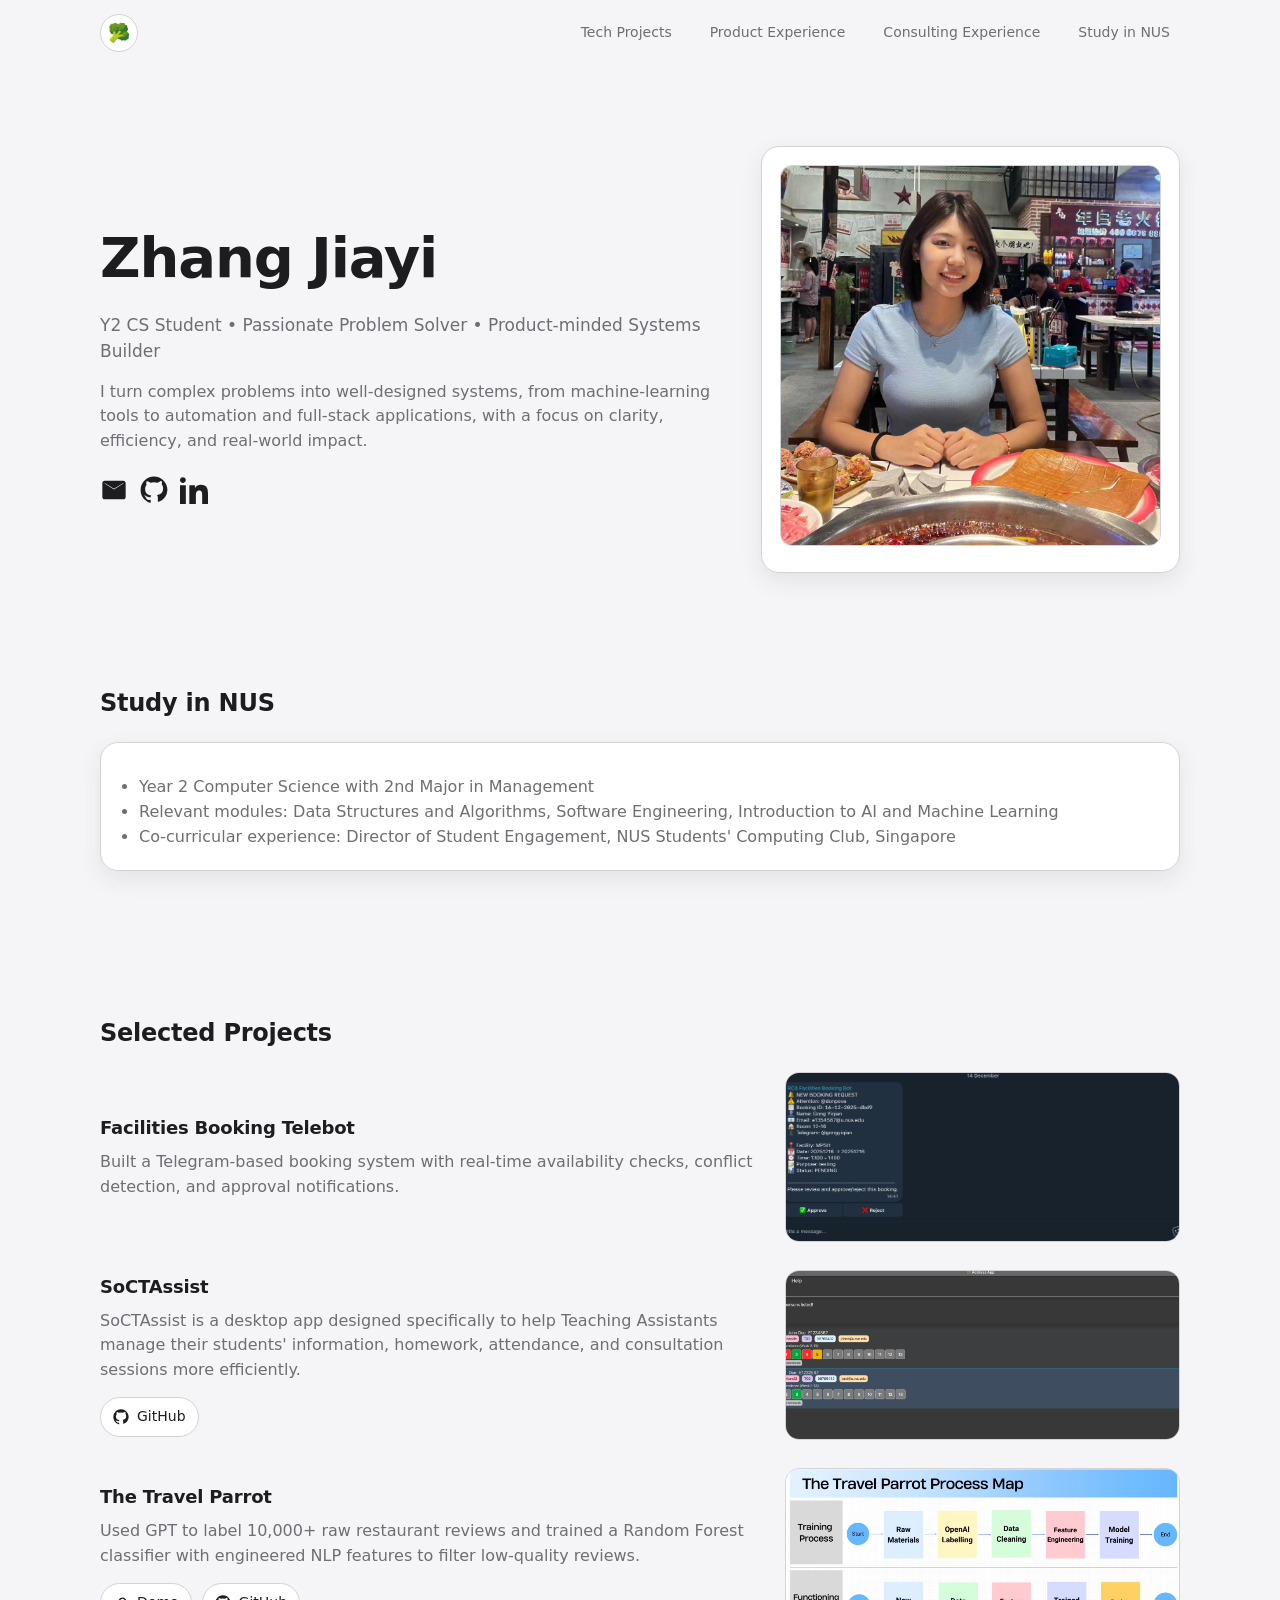
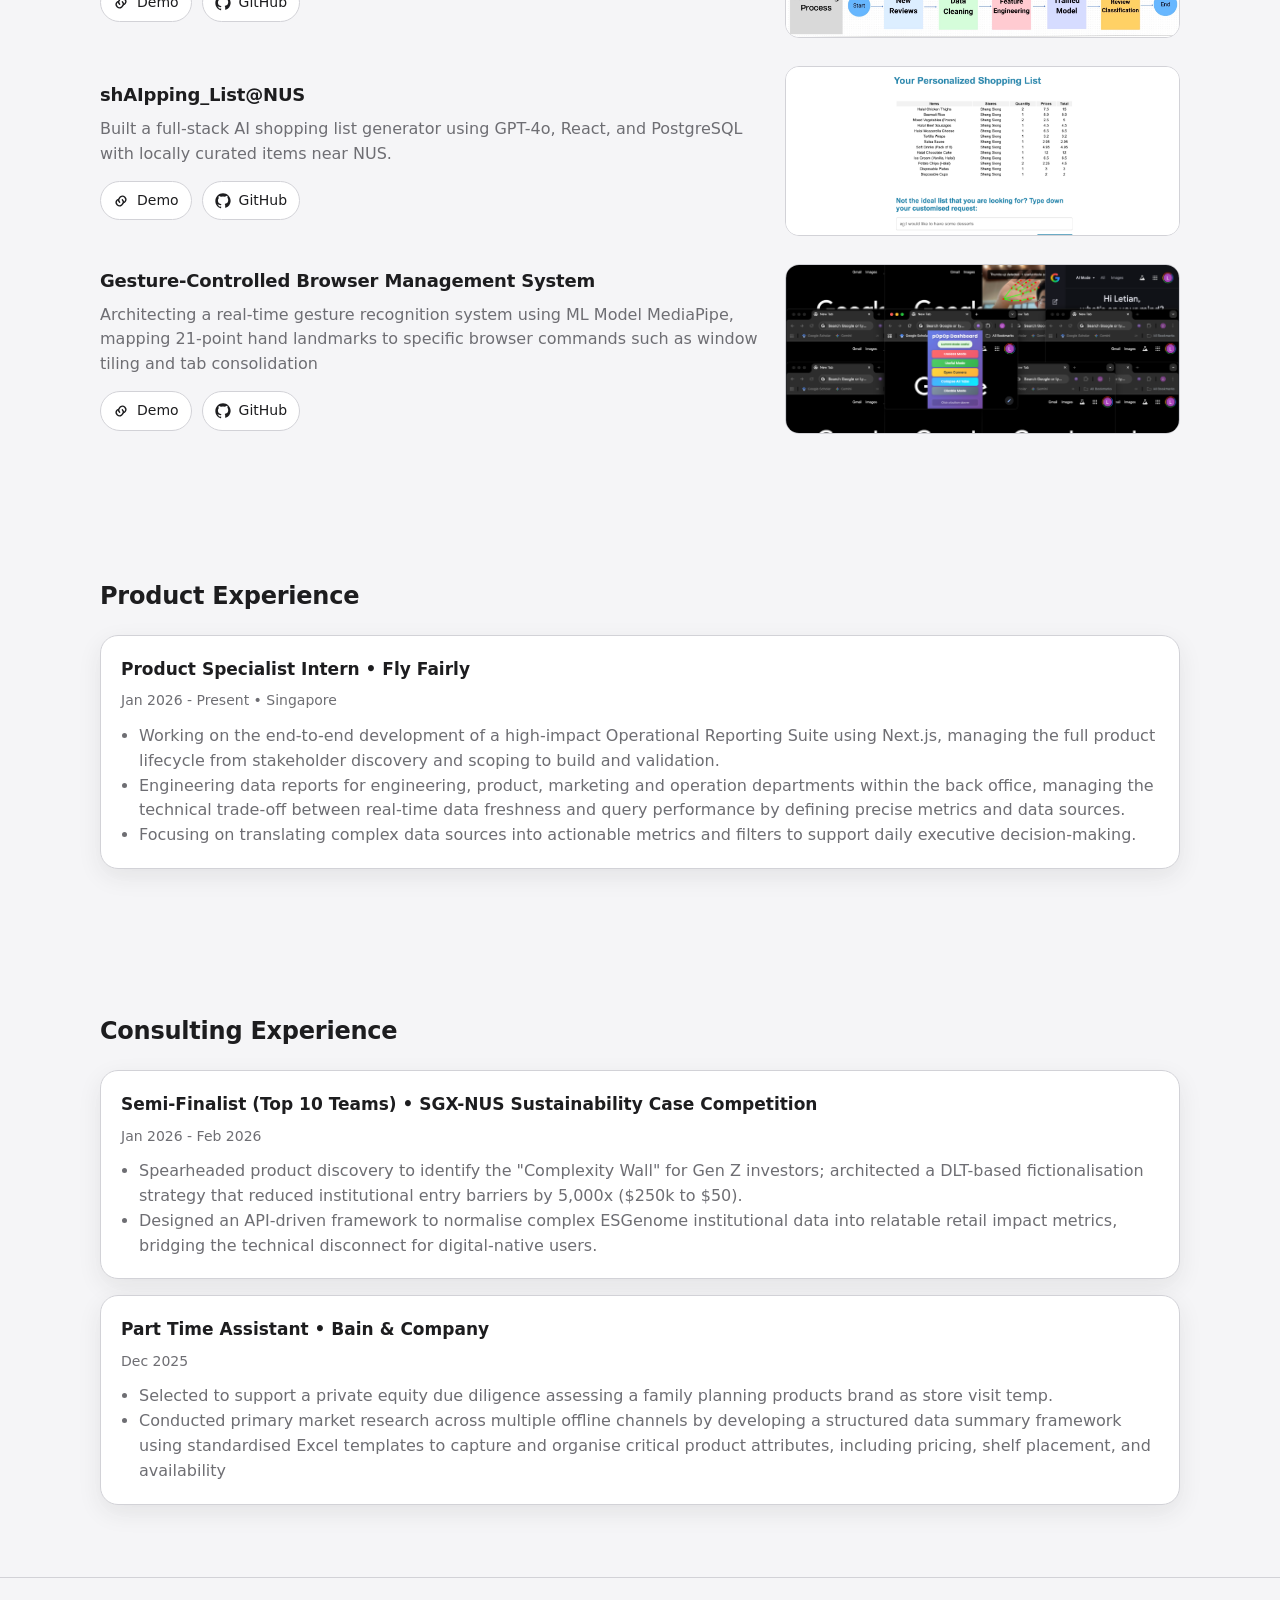
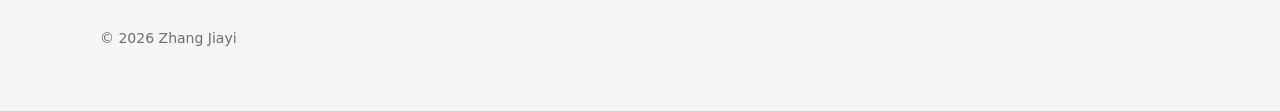
==== index.html @ c6576083 "Initial commit" ====
<!doctype html>
<html lang="en">
<head>
  <meta charset="utf-8" />
  <meta name="viewport" content="width=device-width,initial-scale=1" />
  <title>Zhang Jiayi</title>
  <link rel="stylesheet" href="styles.css" />
</head>
<body>

  <!-- Header -->
  <header class="header">
    <div class="container header-inner">
      <a class="brand" href="#top" aria-label="Home">🥦</a>

      <nav class="nav" aria-label="Primary">
        <a href="#projects">Tech Projects</a>
        <a href="#product">Product Experience</a>
        <a href="#consulting">Consulting Experience</a>
         <a href="#nus">Study in NUS</a>
      </nav>
    </div>


  <main id="top">
    <!-- Hero -->
    <section class="hero">
      <div class="container hero-inner">
        <div class="hero-text">
         <h1>Zhang Jiayi</h1>
<p class="subtitle">Y2 CS Student • Passionate Problem Solver • Product-minded Systems Builder</p>
<p class="desc">
  I turn complex problems into well-designed systems, from machine-learning tools
  to automation and full-stack applications, with a focus on clarity, efficiency,
  and real-world impact.
</p>


<div class="icons">
  <!-- Email -->
  <a href="mailto:zhang.jiayi@u.nus.edu" aria-label="Email">
    <svg viewBox="0 0 24 24">
      <path d="M2 6c0-1.1.9-2 2-2h16c1.1 0 2 .9 2 2v12c0 1.1-.9 2-2 2H4c-1.1 0-2-.9-2-2V6zm2 .5 8 5 8-5V6l-8 5-8-5v.5z"/>
    </svg>
  </a>

  <!-- GitHub -->
  <a href="https://github.com/broccoli0616" target="_blank" rel="noreferrer" aria-label="GitHub">
    <svg viewBox="0 0 24 24">
      <path d="M12 .5C5.7.5.5 5.7.5 12c0 5.1 3.3 9.4 7.9 10.9.6.1.8-.2.8-.5v-2c-3.2.7-3.9-1.4-3.9-1.4-.5-1.3-1.2-1.6-1.2-1.6-1-.7.1-.7.1-.7 1.1.1 1.7 1.1 1.7 1.1 1 .1 2.5.8 3.1.5.1-.7.4-1.2.7-1.5-2.6-.3-5.3-1.3-5.3-5.8 0-1.3.5-2.4 1.2-3.3-.1-.3-.5-1.5.1-3.1 0 0 1-.3 3.3 1.2a11.4 11.4 0 0 1 6 0C17.5 3.9 18.5 4.2 18.5 4.2c.6 1.6.2 2.8.1 3.1.8.9 1.2 2 1.2 3.3 0 4.5-2.7 5.5-5.3 5.8.4.3.8 1 .8 2.1v3.1c0 .3.2.6.8.5A11.5 11.5 0 0 0 23.5 12C23.5 5.7 18.3.5 12 .5z"/>
    </svg>
  </a>

  <!-- LinkedIn -->
  <a href="https://www.linkedin.com/in/jiayi-zhang0616" target="_blank" rel="noreferrer" aria-label="LinkedIn">
    <svg viewBox="0 0 24 24">
      <path d="M4.98 3.5c0 1.38-1.11 2.5-2.48 2.5S0 4.88 0 3.5 1.11 1 2.5 1s2.48 1.12 2.48 2.5zM0 8h5v16H0V8zm8 0h4.8v2.2h.1c.7-1.3 2.4-2.7 5-2.7 5.3 0 6.1 3.5 6.1 8V24h-5v-7.4c0-1.8 0-4.1-2.5-4.1s-2.9 2-2.9 4V24H8V8z"/>
    </svg>
  </a>
</div>
  </div> 

   <div class="hero-card">
          <img class="avatar" src="assets/photo.jpg" alt="Photo of Jiayi" />
        </div>
      </div>
    </section>

    <section id="nus" class="section">
      <div class="container">
        <h2>Study in NUS</h2>
        <div class="card">
          <ul>
            <li>Year 2 Computer Science with 2nd Major in Management</li>
            <li>Relevant modules: Data Structures and Algorithms, Software Engineering, Introduction to AI and Machine Learning </li>
            <li>Co-curricular experience: Director of Student Engagement, NUS Students' Computing Club, Singapore</li>
          </ul>
        </div>
      </div>
    </section>

    <!-- Sections -->
   <section id="projects" class="section">
  <div class="container">
    <h2>Selected Projects</h2>

    <div class="project-list">

      <!-- Project 1 -->
      <div class="project-row">
        <div class="project-text">
          <h3>Facilities Booking Telebot</h3>
          <p class="project-one-line">
            Built a Telegram-based booking system with real-time availability checks, conflict detection, and approval notifications.
          </p>
        </div>

        <div class="project-image">
           <img src="assets/telebot.png" alt="Facilities Booking Telebot screenshot"/> 
        </div>
      </div>

      <div class="project-row">
        <div class="project-text">
          <h3>SoCTAssist</h3>
          <p class="project-one-line">
            SoCTAssist is a desktop app designed specifically to help Teaching Assistants manage their students' information, homework, attendance, and consultation sessions more efficiently.
          </p>
          
          <div class="project-actions">
              <a class="icon-btn" href="https://github.com/AY2526S1-CS2103T-W11-1/tp?tab=readme-ov-file" target="_blank" rel="noreferrer" aria-label="Open GitHub repository">
                <svg viewBox="0 0 24 24" aria-hidden="true">
                  <path d="M12 .5C5.7.5.5 5.7.5 12c0 5.1 3.3 9.4 7.9 10.9.6.1.8-.2.8-.5v-2c-3.2.7-3.9-1.4-3.9-1.4-.5-1.3-1.2-1.6-1.2-1.6-1-.7.1-.7.1-.7 1.1.1 1.7 1.1 1.7 1.1 1 .1 2.5.8 3.1.5.1-.7.4-1.2.7-1.5-2.6-.3-5.3-1.3-5.3-5.8 0-1.3.5-2.4 1.2-3.3-.1-.3-.5-1.5.1-3.1 0 0 1-.3 3.3 1.2a11.4 11.4 0 0 1 6 0C17.5 3.9 18.5 4.2 18.5 4.2c.6 1.6.2 2.8.1 3.1.8.9 1.2 2 1.2 3.3 0 4.5-2.7 5.5-5.3 5.8.4.3.8 1 .8 2.1v3.1c0 .3.2.6.8.5A11.5 11.5 0 0 0 23.5 12C23.5 5.7 18.3.5 12 .5z"/>
                </svg>
                <span>GitHub</span>
              </a>
            </div>
          </div>

        <div class="project-image">
          <img src="assets/soctassist.png" alt="SoCTAssist"/> 
        </div>
      </div>
      
      <!-- Project 2 -->
      <div class="project-row">
        <div class="project-text">
          <h3>The Travel Parrot</h3>
          <p class="project-one-line">
            Used GPT to label 10,000+ raw restaurant reviews and trained a Random Forest classifier with engineered NLP features to filter low-quality reviews.
          </p>

          <div class="project-actions">
            <a class="icon-btn" href="https://devpost.com/software/the-travel-parrot" target="_blank" rel="noreferrer" aria-label="Open demo">
              <svg viewBox="0 0 24 24" aria-hidden="true">
                <path d="M10 14a5 5 0 0 1 0-7l1.2-1.2a5 5 0 0 1 7 7L17 13.9" fill="none" stroke="currentColor" stroke-width="2" stroke-linecap="round"/>
                <path d="M14 10a5 5 0 0 1 0 7l-1.2 1.2a5 5 0 0 1-7-7L7 10.1" fill="none" stroke="currentColor" stroke-width="2" stroke-linecap="round"/>
              </svg>
              <span>Demo</span>
            </a>

            <a class="icon-btn" href="https://github.com/ShuoDuan/the-travel-parrot" target="_blank" rel="noreferrer" aria-label="Open GitHub repository">
              <svg viewBox="0 0 24 24" aria-hidden="true">
                <path d="M12 .5C5.7.5.5 5.7.5 12c0 5.1 3.3 9.4 7.9 10.9.6.1.8-.2.8-.5v-2c-3.2.7-3.9-1.4-3.9-1.4-.5-1.3-1.2-1.6-1.2-1.6-1-.7.1-.7.1-.7 1.1.1 1.7 1.1 1.7 1.1 1 .1 2.5.8 3.1.5.1-.7.4-1.2.7-1.5-2.6-.3-5.3-1.3-5.3-5.8 0-1.3.5-2.4 1.2-3.3-.1-.3-.5-1.5.1-3.1 0 0 1-.3 3.3 1.2a11.4 11.4 0 0 1 6 0C17.5 3.9 18.5 4.2 18.5 4.2c.6 1.6.2 2.8.1 3.1.8.9 1.2 2 1.2 3.3 0 4.5-2.7 5.5-5.3 5.8.4.3.8 1 .8 2.1v3.1c0 .3.2.6.8.5A11.5 11.5 0 0 0 23.5 12C23.5 5.7 18.3.5 12 .5z"/>
              </svg>
              <span>GitHub</span>
            </a>
          </div>
        </div>

        <div class="project-image">
          <img src="assets/Travel Parrot.png" alt="Travel Parrot screenshot"/> 
        </div>
      </div>

      <!-- Project 3 -->
      <div class="project-row">
        <div class="project-text">
          <h3>shAIpping_List@NUS</h3>
          <p class="project-one-line">
            Built a full-stack AI shopping list generator using GPT-4o, React, and PostgreSQL with locally curated items near NUS.
          </p>

          <div class="project-actions">
            <a class="icon-btn" href="https://drive.google.com/drive/folders/1JTihW0V4yfEvOG61n84QwqfqfuxxBCUK" target="_blank" rel="noreferrer" aria-label="Open demo">
              <svg viewBox="0 0 24 24" aria-hidden="true">
                <path d="M10 14a5 5 0 0 1 0-7l1.2-1.2a5 5 0 0 1 7 7L17 13.9" fill="none" stroke="currentColor" stroke-width="2" stroke-linecap="round"/>
                <path d="M14 10a5 5 0 0 1 0 7l-1.2 1.2a5 5 0 0 1-7-7L7 10.1" fill="none" stroke="currentColor" stroke-width="2" stroke-linecap="round"/>
              </svg>
              <span>Demo</span>
            </a>

            <a class="icon-btn" href="https://github.com/broccoli0616/Orbital25" target="_blank" rel="noreferrer" aria-label="Open GitHub repository">
              <svg viewBox="0 0 24 24" aria-hidden="true">
                <path d="M12 .5C5.7.5.5 5.7.5 12c0 5.1 3.3 9.4 7.9 10.9.6.1.8-.2.8-.5v-2c-3.2.7-3.9-1.4-3.9-1.4-.5-1.3-1.2-1.6-1.2-1.6-1-.7.1-.7.1-.7 1.1.1 1.7 1.1 1.7 1.1 1 .1 2.5.8 3.1.5.1-.7.4-1.2.7-1.5-2.6-.3-5.3-1.3-5.3-5.8 0-1.3.5-2.4 1.2-3.3-.1-.3-.5-1.5.1-3.1 0 0 1-.3 3.3 1.2a11.4 11.4 0 0 1 6 0C17.5 3.9 18.5 4.2 18.5 4.2c.6 1.6.2 2.8.1 3.1.8.9 1.2 2 1.2 3.3 0 4.5-2.7 5.5-5.3 5.8.4.3.8 1 .8 2.1v3.1c0 .3.2.6.8.5A11.5 11.5 0 0 0 23.5 12C23.5 5.7 18.3.5 12 .5z"/>
              </svg>
              <span>GitHub</span>
            </a>
          </div>
        </div>

        <div class="project-image">
          <img src="assets/shaipping.png" alt="shAIpping_List@NUS"/> 
        </div>
      </div>

      <div class="project-row">
        <div class="project-text">
          <h3>Gesture-Controlled Browser Management System</h3>
          <p class="project-one-line">
            Architecting a real-time gesture recognition system using ML Model MediaPipe, mapping 21-point hand landmarks to specific browser commands such as window tiling and tab consolidation
          </p>

          <div class="project-actions">
            <a class="icon-btn" href="https://devpost.com/software/popop" target="_blank" rel="noreferrer" aria-label="Open demo">
              <svg viewBox="0 0 24 24" aria-hidden="true">
                <path d="M10 14a5 5 0 0 1 0-7l1.2-1.2a5 5 0 0 1 7 7L17 13.9" fill="none" stroke="currentColor" stroke-width="2" stroke-linecap="round"/>
                <path d="M14 10a5 5 0 0 1 0 7l-1.2 1.2a5 5 0 0 1-7-7L7 10.1" fill="none" stroke="currentColor" stroke-width="2" stroke-linecap="round"/>
              </svg>
              <span>Demo</span>
            </a>

            <a class="icon-btn" href="https://github.com/wuliyq/pOpOp" target="_blank" rel="noreferrer" aria-label="Open GitHub repository">
              <svg viewBox="0 0 24 24" aria-hidden="true">
                <path d="M12 .5C5.7.5.5 5.7.5 12c0 5.1 3.3 9.4 7.9 10.9.6.1.8-.2.8-.5v-2c-3.2.7-3.9-1.4-3.9-1.4-.5-1.3-1.2-1.6-1.2-1.6-1-.7.1-.7.1-.7 1.1.1 1.7 1.1 1.7 1.1 1 .1 2.5.8 3.1.5.1-.7.4-1.2.7-1.5-2.6-.3-5.3-1.3-5.3-5.8 0-1.3.5-2.4 1.2-3.3-.1-.3-.5-1.5.1-3.1 0 0 1-.3 3.3 1.2a11.4 11.4 0 0 1 6 0C17.5 3.9 18.5 4.2 18.5 4.2c.6 1.6.2 2.8.1 3.1.8.9 1.2 2 1.2 3.3 0 4.5-2.7 5.5-5.3 5.8.4.3.8 1 .8 2.1v3.1c0 .3.2.6.8.5A11.5 11.5 0 0 0 23.5 12C23.5 5.7 18.3.5 12 .5z"/>
              </svg>
              <span>GitHub</span>
            </a>
          </div>
        </div>

        <div class="project-image">
          <img src="assets/mediapipe.png" alt="MediaPipe Model Gesture-Controlled"/> 
        </div>
      </div>

    </div>
  </div>
</section>

   

    <section id="product" class="section">
      <div class="container">
        <h2>Product Experience</h2>
        <div class="stack">
          <div class="card">
            <h3>Product Specialist Intern • Fly Fairly</h3>
            <p class="meta">Jan 2026 - Present • Singapore</p>
            <ul>
              <li>Working on the end-to-end development of a high-impact Operational Reporting Suite using Next.js, managing the full product lifecycle from stakeholder discovery and scoping to build and validation.</li>
              <li>Engineering data reports for engineering, product, marketing and operation departments within the back office, managing the technical trade-off between real-time data freshness and query performance by defining precise metrics and data sources.</li>
              <li>Focusing on translating complex data sources into actionable metrics and filters to support daily executive decision-making. </li>
            </ul>
          </div>
        </div>
      </div>
    </section>

    <section id="consulting" class="section">
      <div class="container">
        <h2>Consulting Experience</h2>
        <div class="stack">
          <div class="card">
            <h3>Semi-Finalist (Top 10 Teams) • SGX-NUS Sustainability Case Competition </h3>
            <p class="meta">Jan 2026 - Feb 2026</p>
            <ul>
              <li>Spearheaded product discovery to identify the "Complexity Wall" for Gen Z investors; architected a DLT-based fictionalisation
strategy that reduced institutional entry barriers by 5,000x ($250k to $50).</li>
              <li>Designed an API-driven framework to normalise complex ESGenome institutional data into relatable retail impact metrics, bridging
the technical disconnect for digital-native users.</li>
            </ul>
          </div>
          <div class="card">
            <h3>Part Time Assistant • Bain & Company</h3>
            <p class="meta">Dec 2025</p>
            <ul>
              <li>Selected to support a private equity due diligence assessing a family planning products brand as store visit temp.</li>
              <li>Conducted primary market research across multiple offline channels by developing a structured data summary framework using
standardised Excel templates to capture and organise critical product attributes, including pricing, shelf placement, and availability</li>
            </ul>
          </div>
        </div>
      </div>
    </section>


    <footer class="footer">
      <div class="container">
        <p>© <span id="year"></span> Zhang Jiayi</p>
      </div>
    </footer>
  </main>

  <script src="script.js"></script>
</body>
</html>
---- styles.css ----
/* =========================
   Apple-style Light Theme
   ========================= */

:root {
  --bg: #f5f5f7;
  --card: #ffffff;
  --card-hover: #fafafa;
  --text: #1d1d1f;
  --muted: #6e6e73;
  --line: #d2d2d7;
  --radius: 18px;
  --shadow: 0 8px 24px rgba(0, 0, 0, 0.08);
}

/* Base reset */
* {
  box-sizing: border-box;
}

html {
  scroll-behavior: smooth;
}

body {
  margin: 0;
  font-family: ui-sans-serif, system-ui, -apple-system, BlinkMacSystemFont,
    "Segoe UI", Roboto, Helvetica, Arial, sans-serif;
  background: var(--bg);
  color: var(--text);
  line-height: 1.55;
}

a {
  color: inherit;
  text-decoration: none;
}

/* Layout */
.container {
  width: min(1080px, 92%);
  margin: 0 auto;
}

/* =========================
   Header
   ========================= */

.header {
  position: sticky;
  top: 0;
  z-index: 100;
  background: rgba(245, 245, 247, 0.85);
  backdrop-filter: blur(14px);
  border-bottom: 1px solid var(--line);
}

.header-inner {
  display: flex;
  align-items: center;
  padding: 14px 0;
  gap: 24px;
}

.brand {
  font-size: 18px;
  width: 38px;
  height: 38px;
  display: grid;
  place-items: center;
  border-radius: 999px;
  border: 1px solid var(--line);
  background: #ffffff;
}

.icons a {
  color: #1d1d1f;          /* icon color */
  display: inline-flex;
  align-items: center;
  justify-content: center;
}

.icons svg {
  width: 28px;
  height: 28px;
  fill: currentColor;      /* THIS makes the path show */
}


/* Navigation */
.nav {
  display: flex;
  gap: 18px;
  margin-left: auto;
}

.nav a {
  font-size: 14px;
  color: var(--muted);
  padding: 8px 10px;
  border-radius: 999px;
  transition: background 0.2s ease, color 0.2s ease;
}

.nav a:hover {
  background: var(--card-hover);
  color: var(--text);
}

/* =========================
   Hero
   ========================= */

.hero {
  padding: 80px 0 40px;
}

.hero-inner {
  display: grid;
  grid-template-columns: 1.2fr 0.8fr;
  gap: 32px;
  align-items: center;
}

.hero h1 {
  margin: 0 0 10px;
  font-size: clamp(36px, 5vw, 56px);
  letter-spacing: -0.02em;
}

.subtitle {
  margin: 0 0 15px;
  color: var(--muted);
  font-size: 17px;
}

.desc {
  margin: 0 0 22px;
  color: var(--muted);
  max-width: 60ch;
  font-size: 16px;
}

/* Social icons */
.icons {
  display: flex;
  gap: 12px;
}

.icon {
  width: 44px;
  height: 44px;
  display: grid;
  place-items: center;
  border-radius: 999px;
  border: 1px solid var(--line);
  background: #ffffff;
  transition: background 0.2s ease, transform 0.2s ease;
}

.icon:hover {
  background: var(--card-hover);
  transform: translateY(-2px);
}

.icon svg {
  width: 20px;
  height: 20px;
  fill: currentColor;
}

/* Hero image card */
.hero-card {
  background: #ffffff;
  border-radius: var(--radius);
  border: 1px solid var(--line);
  box-shadow: var(--shadow);
  padding: 18px;
}

.avatar {
  width: 100%;
  aspect-ratio: 1 / 1;
  object-fit: cover;
  border-radius: calc(var(--radius) - 6px);
  border: 1px solid var(--line);
}

/* =========================
   Sections
   ========================= */

.section {
  padding: 72px 0;
}

.section h2 {
  margin: 0 0 20px;
  font-size: 24px;
  letter-spacing: -0.01em;
}

/* Cards */
.card {
  background: var(--card);
  border-radius: var(--radius);
  border: 1px solid var(--line);
  padding: 20px;
  box-shadow: var(--shadow);
  transition: transform 0.2s ease, box-shadow 0.2s ease,
    background 0.2s ease;
}

.card:hover {
  background: var(--card-hover);
  transform: translateY(-2px);
  box-shadow: 0 14px 32px rgba(0, 0, 0, 0.12);
}

.card h3 {
  margin: 0 0 8px;
  font-size: 17px;
}

.card p {
  margin: 0 0 10px;
  color: var(--muted);
}

.card .meta {
  font-size: 14px;
  color: var(--muted);
  margin-bottom: 12px;
}

.card ul {
  margin: 12px 0 0;
  padding-left: 18px;
  color: var(--muted);
}

/* Card links */
.card-links {
  display: flex;
  gap: 12px;
  margin-top: 14px;
}

.card-links a {
  font-size: 14px;
  padding: 8px 12px;
  border-radius: 999px;
  border: 1px solid var(--line);
  background: #ffffff;
  transition: background 0.2s ease;
}

.card-links a:hover {
  background: var(--card-hover);
}

/* Grid & stack */
.grid {
  display: grid;
  grid-template-columns: repeat(2, minmax(0, 1fr));
  gap: 16px;
}

.stack {
  display: grid;
  gap: 16px;
}

/* Link card (articles) */
.link-card {
  display: block;
}

/* =========================
   Footer
   ========================= */

.footer {
  border-top: 1px solid var(--line);
  padding: 36px 0 48px;
  color: var(--muted);
  font-size: 14px;
}

/* =========================
   Responsive
   ========================= */

@media (max-width: 860px) {
  .hero-inner {
    grid-template-columns: 1fr;
  }

  .grid {
    grid-template-columns: 1fr;
  }

  .nav {
    display: none;
  }
}


.project-list {
  display: grid;
  gap: 28px;
}

.project-row {
  display: grid;
  grid-template-columns: 1.25fr 0.75fr;
  gap: 26px;
  align-items: center;
}

.project-text h3 {
  margin: 0 0 8px;
  font-size: 18px;
  font-weight: 600;
  letter-spacing: -0.01em;
}

.project-one-line {
  margin: 0;
  color: var(--muted);
  max-width: 72ch;
}

/* Demo/GitHub buttons */
.project-actions {
  display: flex;
  gap: 10px;
  margin-top: 14px;
  flex-wrap: wrap;
}

.icon-btn {
  display: inline-flex;
  align-items: center;
  gap: 8px;
  padding: 8px 12px;
  border-radius: 999px;
  border: 1px solid var(--line);
  background: var(--card);
  color: var(--text);
  font-size: 14px;
  transition: transform 0.2s ease, background 0.2s ease;
}

.icon-btn:hover {
  background: var(--card-hover);
  transform: translateY(-1px);
}

.icon-btn svg {
  width: 16px;
  height: 16px;
  fill: currentColor;
}

/* Image placeholder (leave space for a pic) */
.project-image {
  height: 170px;
  border-radius: 14px;
  background: #e5e5ea; /* Apple light gray placeholder */
  border: 1px solid var(--line);
  overflow: hidden;
}

.project-image img {
  width: 100%;
  height: 100%;
  object-fit: cover;
  display: block;
}

/* Responsive */
@media (max-width: 860px) {
  .project-row {
    grid-template-columns: 1fr;
  }
  .project-image {
    height: 200px;
  }
}
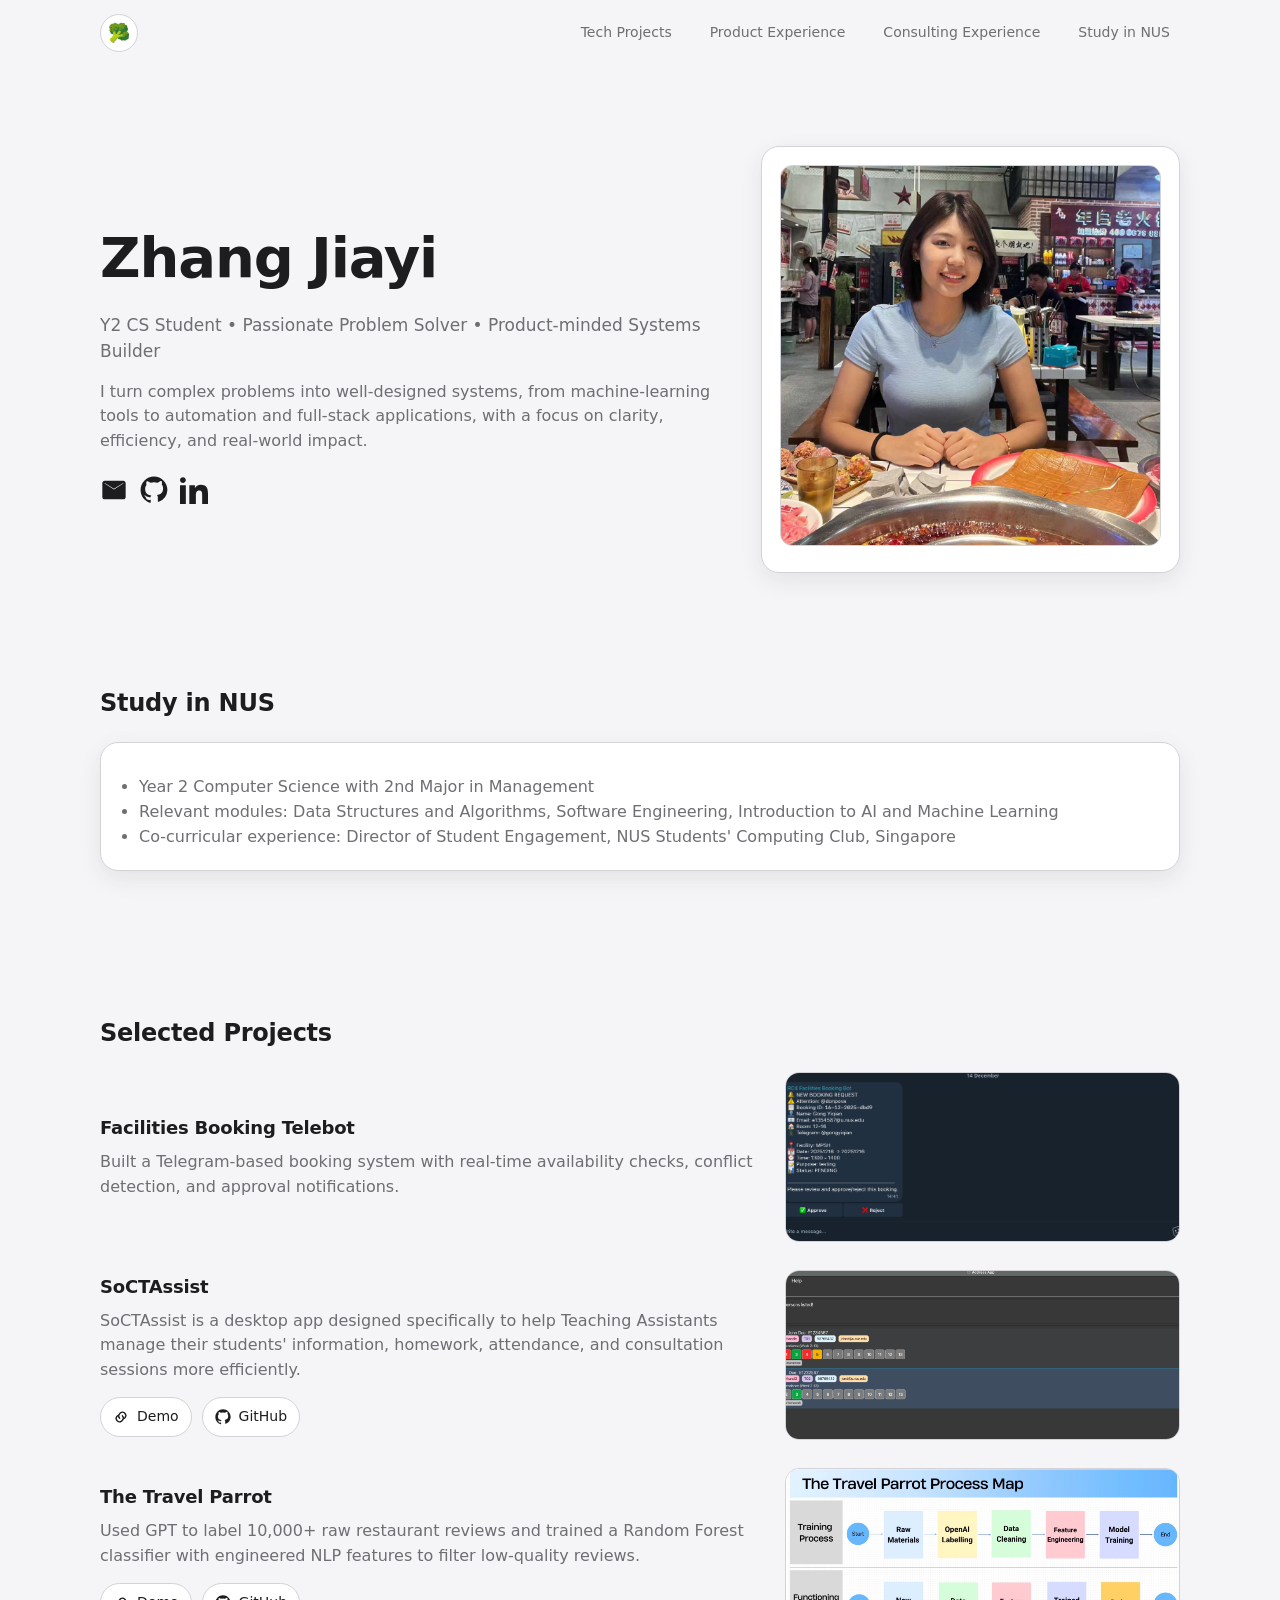
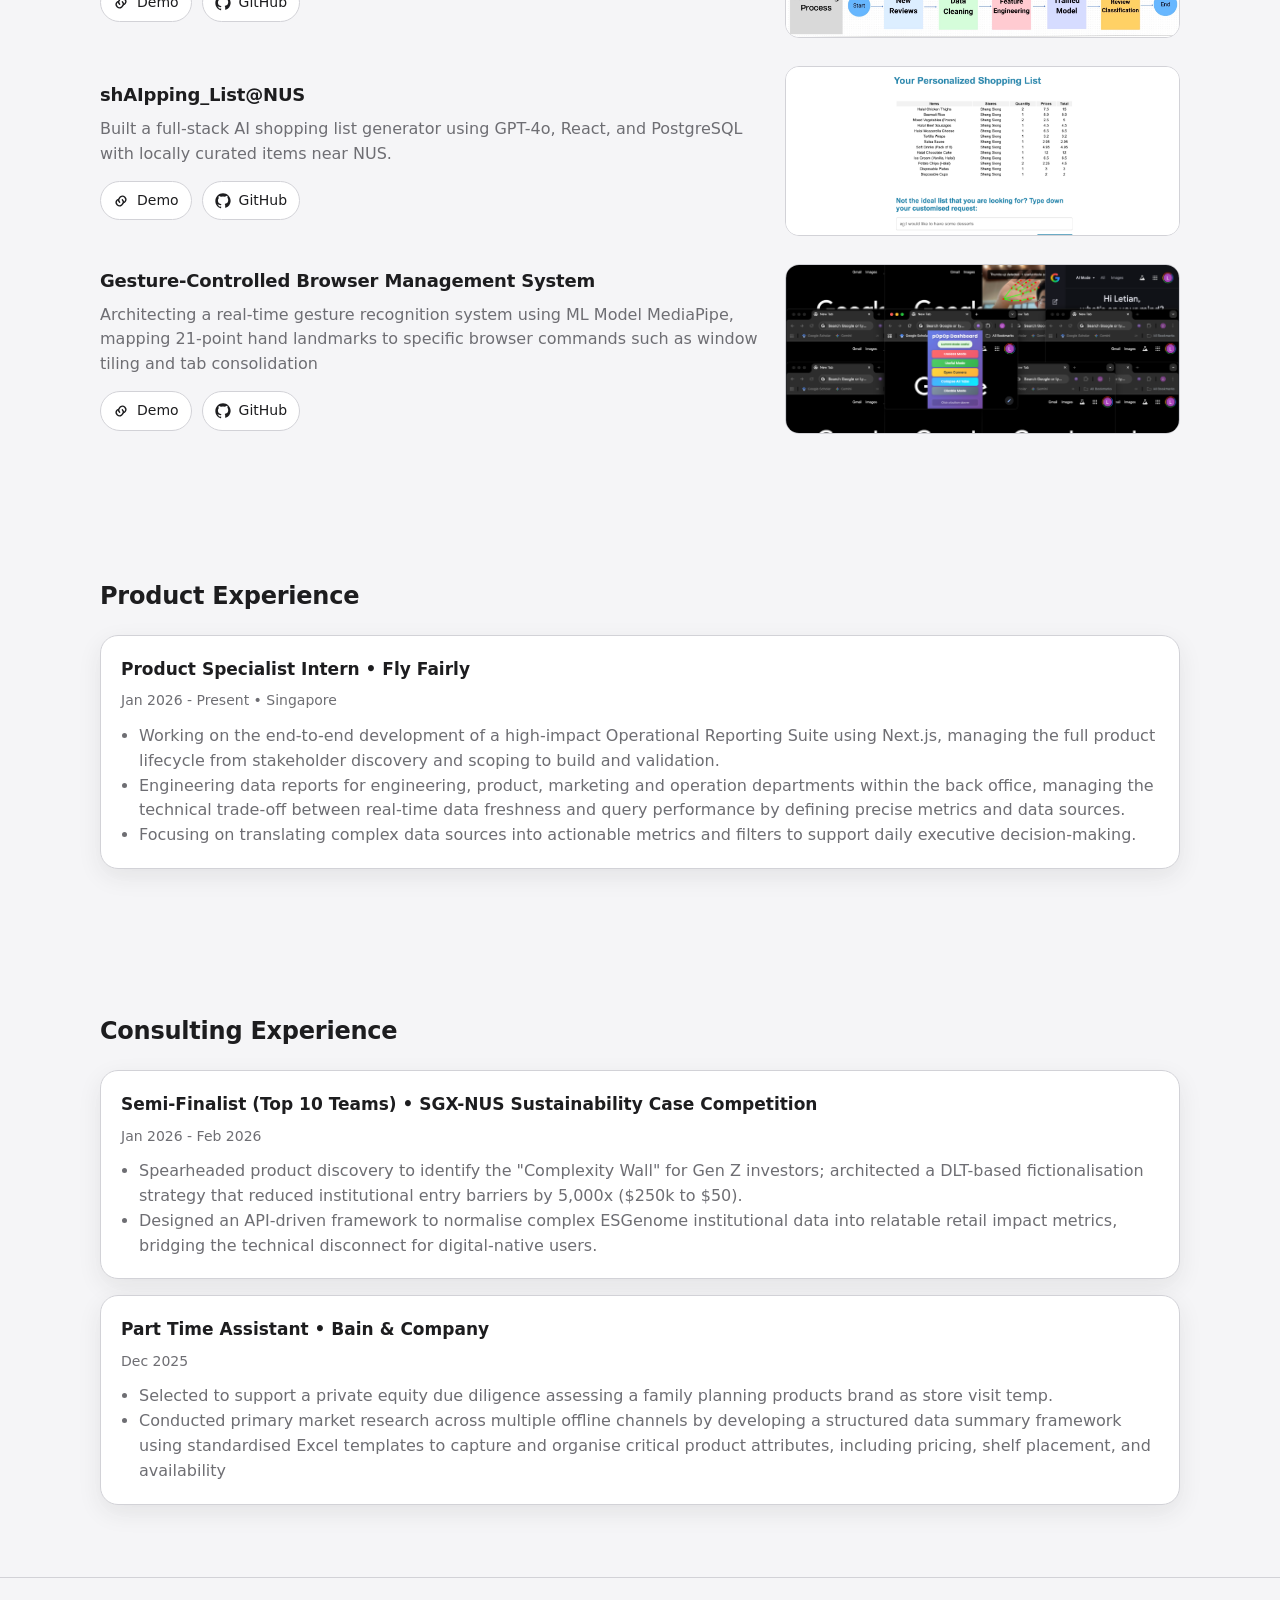
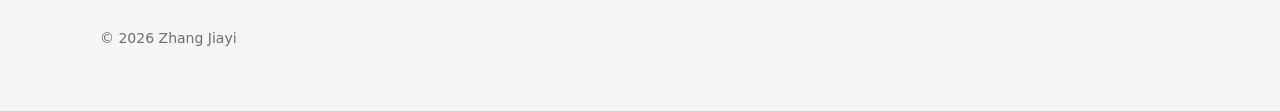
==== commit 82de0d08: "Update" ====
--- a/index.html
+++ b/index.html
@@ -108,7 +108,16 @@
           </p>
           
           <div class="project-actions">
-              <a class="icon-btn" href="https://github.com/AY2526S1-CS2103T-W11-1/tp?tab=readme-ov-file" target="_blank" rel="noreferrer" aria-label="Open GitHub repository">
+            <a class="icon-btn" href="https://drive.google.com/drive/folders/1JauFIqsVzKY7tJB08Lwgr3ywWtv8utHU" target="_blank" rel="noreferrer" aria-label="Open demo">
+              <svg viewBox="0 0 24 24" aria-hidden="true">
+                <path d="M10 14a5 5 0 0 1 0-7l1.2-1.2a5 5 0 0 1 7 7L17 13.9" fill="none" stroke="currentColor" stroke-width="2" stroke-linecap="round"/>
+                <path d="M14 10a5 5 0 0 1 0 7l-1.2 1.2a5 5 0 0 1-7-7L7 10.1" fill="none" stroke="currentColor" stroke-width="2" stroke-linecap="round"/>
+              </svg>
+              <span>Demo</span>
+            </a>
+
+        
+            <a class="icon-btn" href="https://github.com/AY2526S1-CS2103T-W11-1/tp?tab=readme-ov-file" target="_blank" rel="noreferrer" aria-label="Open GitHub repository">
                 <svg viewBox="0 0 24 24" aria-hidden="true">
                   <path d="M12 .5C5.7.5.5 5.7.5 12c0 5.1 3.3 9.4 7.9 10.9.6.1.8-.2.8-.5v-2c-3.2.7-3.9-1.4-3.9-1.4-.5-1.3-1.2-1.6-1.2-1.6-1-.7.1-.7.1-.7 1.1.1 1.7 1.1 1.7 1.1 1 .1 2.5.8 3.1.5.1-.7.4-1.2.7-1.5-2.6-.3-5.3-1.3-5.3-5.8 0-1.3.5-2.4 1.2-3.3-.1-.3-.5-1.5.1-3.1 0 0 1-.3 3.3 1.2a11.4 11.4 0 0 1 6 0C17.5 3.9 18.5 4.2 18.5 4.2c.6 1.6.2 2.8.1 3.1.8.9 1.2 2 1.2 3.3 0 4.5-2.7 5.5-5.3 5.8.4.3.8 1 .8 2.1v3.1c0 .3.2.6.8.5A11.5 11.5 0 0 0 23.5 12C23.5 5.7 18.3.5 12 .5z"/>
                 </svg>
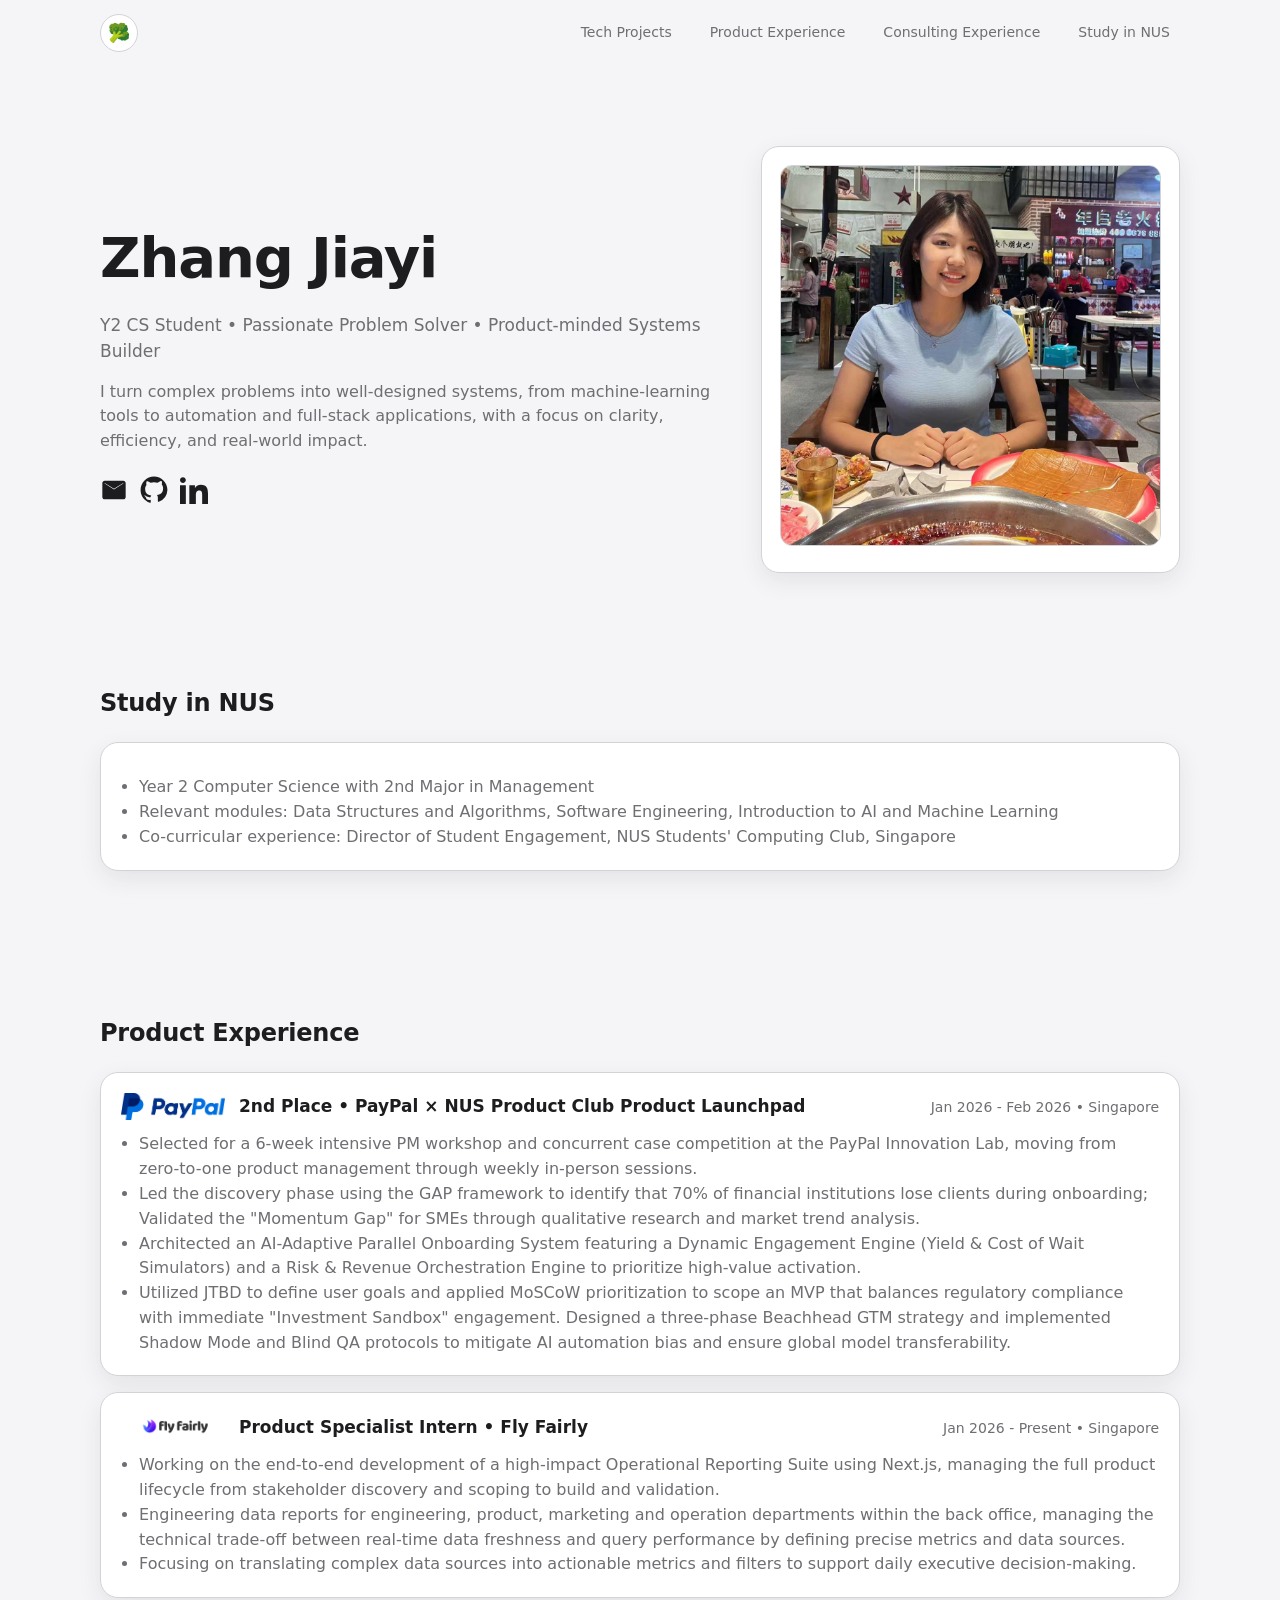
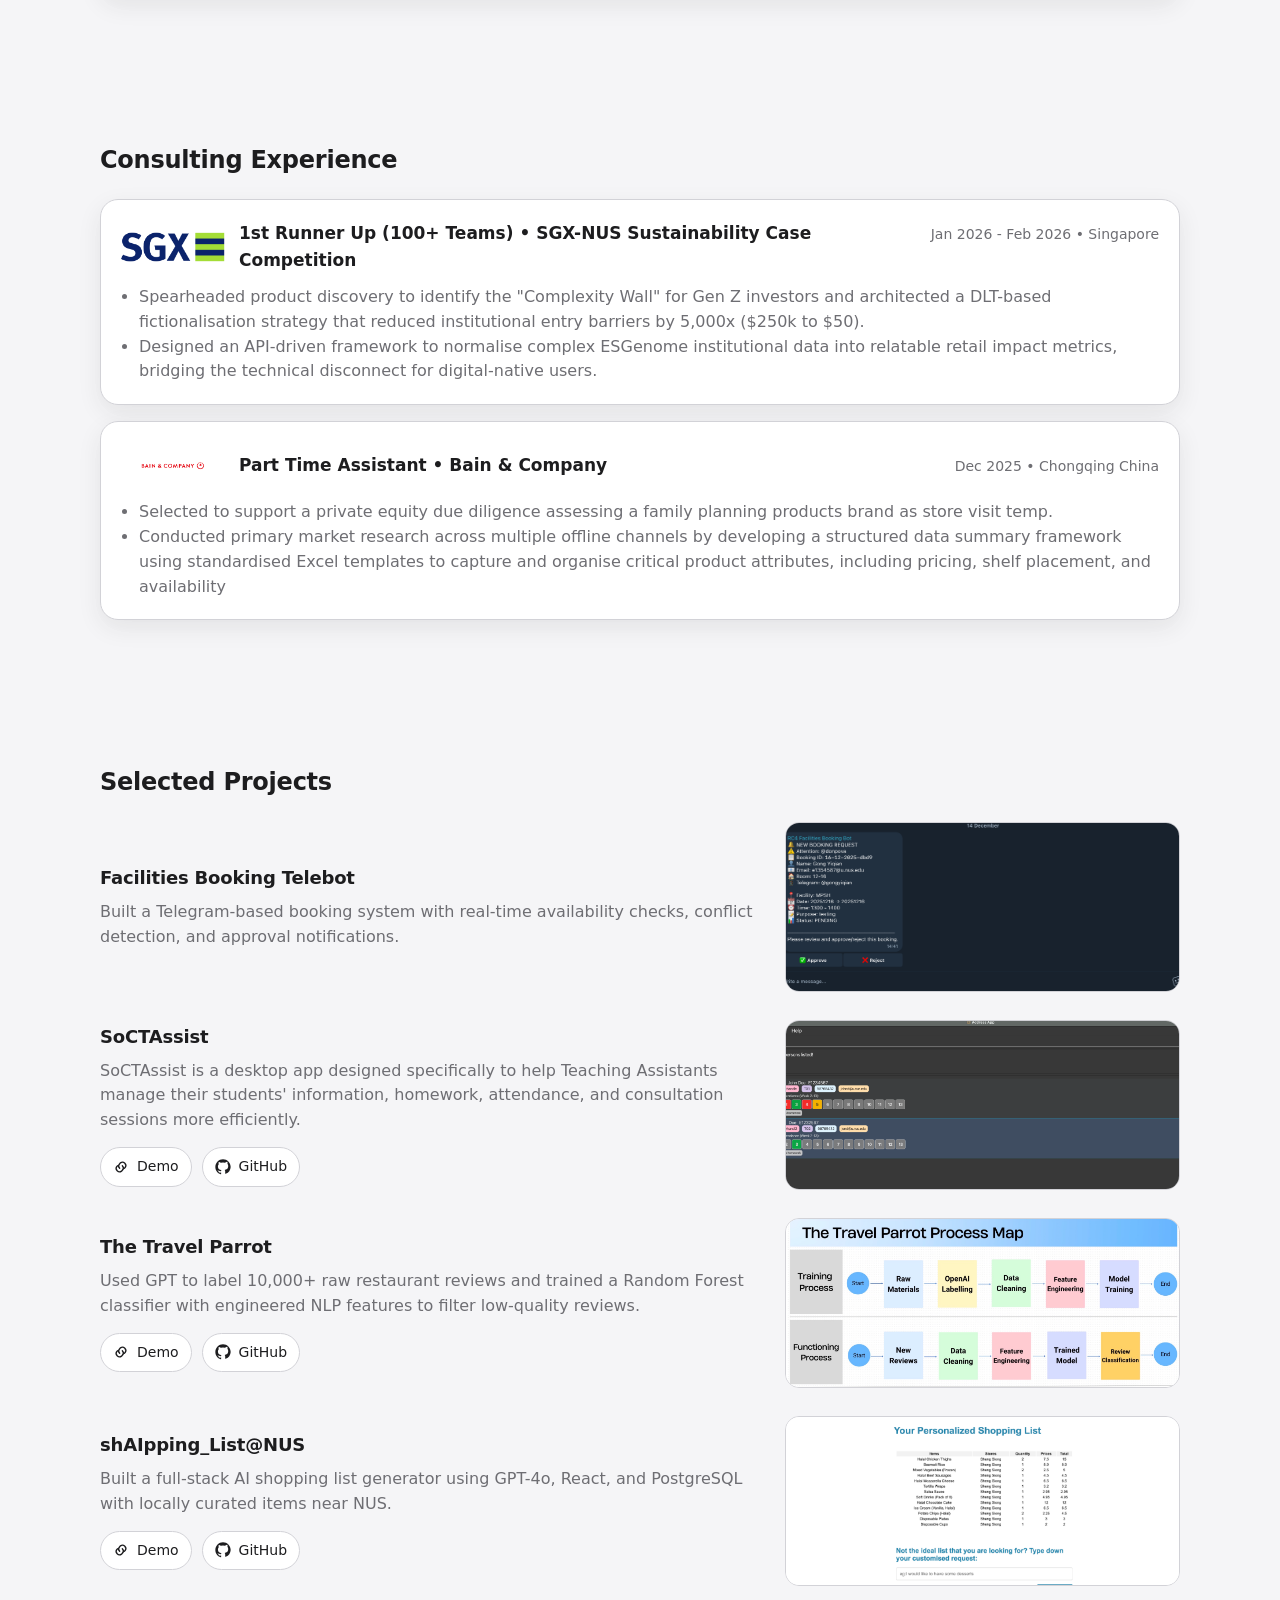
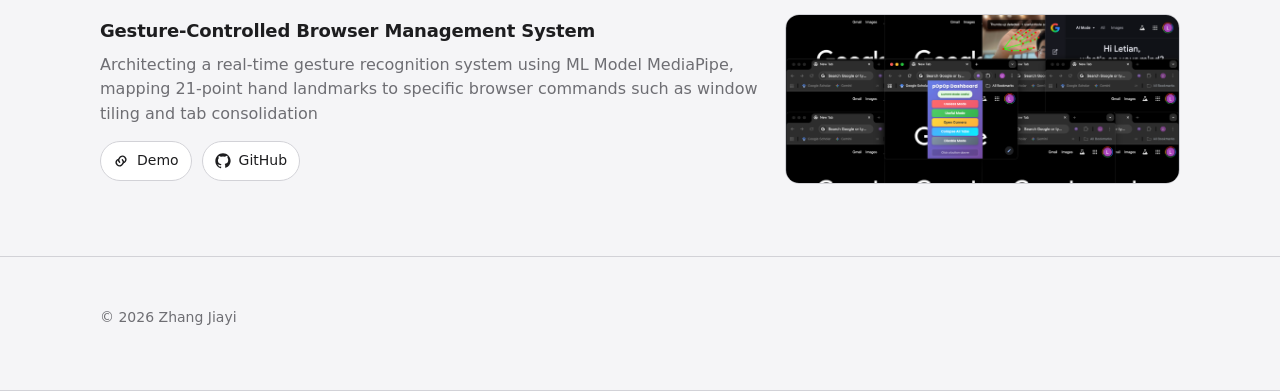
==== commit fcab0f66: "update" ====
--- a/index.html
+++ b/index.html
@@ -80,6 +80,78 @@
     </section>
 
     <!-- Sections -->
+    <section id="product" class="section">
+      <div class="container">
+        <h2>Product Experience</h2>
+        <div class="stack">
+          <div class="card">
+            <div class="experience-head">
+              <img class="experience-logo" src="assets/paypal.png" alt="PayPal logo" />
+              <div class="experience-main">
+                <h3>2nd Place • PayPal × NUS Product Club Product Launchpad</h3>
+                <span class="meta-inline">Jan 2026 - Feb 2026 • Singapore</span>
+              </div>
+            </div>
+            <ul>
+              <li>Selected for a 6-week intensive PM workshop and concurrent case competition at the PayPal Innovation Lab, moving from zero-to-one product management through weekly in-person sessions.</li>
+              <li>Led the discovery phase using the GAP framework to identify that 70% of financial institutions lose clients during onboarding; Validated the "Momentum Gap" for SMEs through qualitative research and market trend analysis.</li>
+              <li>Architected an AI-Adaptive Parallel Onboarding System featuring a Dynamic Engagement Engine (Yield &amp; Cost of Wait Simulators) and a Risk &amp; Revenue Orchestration Engine to prioritize high-value activation.</li>
+              <li>Utilized JTBD to define user goals and applied MoSCoW prioritization to scope an MVP that balances regulatory compliance with immediate "Investment Sandbox" engagement. Designed a three-phase Beachhead GTM strategy and implemented Shadow Mode and Blind QA protocols to mitigate AI automation bias and ensure global model transferability.</li>
+            </ul>
+          </div>
+          <div class="card">
+            <div class="experience-head">
+              <img class="experience-logo" src="assets/fly fairly.avif" alt="Fly Fairly logo" />
+              <div class="experience-main">
+                <h3>Product Specialist Intern • Fly Fairly</h3>
+                <span class="meta-inline">Jan 2026 - Present • Singapore</span>
+              </div>
+            </div>
+            <ul>
+              <li>Working on the end-to-end development of a high-impact Operational Reporting Suite using Next.js, managing the full product lifecycle from stakeholder discovery and scoping to build and validation.</li>
+              <li>Engineering data reports for engineering, product, marketing and operation departments within the back office, managing the technical trade-off between real-time data freshness and query performance by defining precise metrics and data sources.</li>
+              <li>Focusing on translating complex data sources into actionable metrics and filters to support daily executive decision-making. </li>
+            </ul>
+          </div>
+        </div>
+      </div>
+    </section>
+
+    <section id="consulting" class="section">
+      <div class="container">
+        <h2>Consulting Experience</h2>
+        <div class="stack">
+          <div class="card">
+            <div class="experience-head">
+              <img class="experience-logo" src="assets/sgx.png" alt="SGX logo" />
+              <div class="experience-main">
+                <h3>1st Runner Up (100+ Teams) • SGX-NUS Sustainability Case Competition</h3>
+                <span class="meta-inline">Jan 2026 - Feb 2026 • Singapore</span>
+              </div>
+            </div>
+            <ul>
+              <li>Spearheaded product discovery to identify the "Complexity Wall" for Gen Z investors and architected a DLT-based fictionalisation strategy that reduced institutional entry barriers by 5,000x ($250k to $50).</li>
+              <li>Designed an API-driven framework to normalise complex ESGenome institutional data into relatable retail impact metrics, bridging the technical disconnect for digital-native users.</li>
+            </ul>
+          </div>
+          <div class="card">
+            <div class="experience-head">
+              <img class="experience-logo" src="assets/bain &amp; company.png" alt="Bain &amp; Company logo" />
+              <div class="experience-main">
+                <h3>Part Time Assistant • Bain & Company</h3>
+                <span class="meta-inline">Dec 2025 • Chongqing China</span>
+              </div>
+            </div>
+            <ul>
+              <li>Selected to support a private equity due diligence assessing a family planning products brand as store visit temp.</li>
+              <li>Conducted primary market research across multiple offline channels by developing a structured data summary framework using
+standardised Excel templates to capture and organise critical product attributes, including pricing, shelf placement, and availability</li>
+            </ul>
+          </div>
+        </div>
+      </div>
+    </section>
+
    <section id="projects" class="section">
   <div class="container">
     <h2>Selected Projects</h2>
@@ -229,51 +301,6 @@
 
    
 
-    <section id="product" class="section">
-      <div class="container">
-        <h2>Product Experience</h2>
-        <div class="stack">
-          <div class="card">
-            <h3>Product Specialist Intern • Fly Fairly</h3>
-            <p class="meta">Jan 2026 - Present • Singapore</p>
-            <ul>
-              <li>Working on the end-to-end development of a high-impact Operational Reporting Suite using Next.js, managing the full product lifecycle from stakeholder discovery and scoping to build and validation.</li>
-              <li>Engineering data reports for engineering, product, marketing and operation departments within the back office, managing the technical trade-off between real-time data freshness and query performance by defining precise metrics and data sources.</li>
-              <li>Focusing on translating complex data sources into actionable metrics and filters to support daily executive decision-making. </li>
-            </ul>
-          </div>
-        </div>
-      </div>
-    </section>
-
-    <section id="consulting" class="section">
-      <div class="container">
-        <h2>Consulting Experience</h2>
-        <div class="stack">
-          <div class="card">
-            <h3>Semi-Finalist (Top 10 Teams) • SGX-NUS Sustainability Case Competition </h3>
-            <p class="meta">Jan 2026 - Feb 2026</p>
-            <ul>
-              <li>Spearheaded product discovery to identify the "Complexity Wall" for Gen Z investors; architected a DLT-based fictionalisation
-strategy that reduced institutional entry barriers by 5,000x ($250k to $50).</li>
-              <li>Designed an API-driven framework to normalise complex ESGenome institutional data into relatable retail impact metrics, bridging
-the technical disconnect for digital-native users.</li>
-            </ul>
-          </div>
-          <div class="card">
-            <h3>Part Time Assistant • Bain & Company</h3>
-            <p class="meta">Dec 2025</p>
-            <ul>
-              <li>Selected to support a private equity due diligence assessing a family planning products brand as store visit temp.</li>
-              <li>Conducted primary market research across multiple offline channels by developing a structured data summary framework using
-standardised Excel templates to capture and organise critical product attributes, including pricing, shelf placement, and availability</li>
-            </ul>
-          </div>
-        </div>
-      </div>
-    </section>
-
-
     <footer class="footer">
       <div class="container">
         <p>© <span id="year"></span> Zhang Jiayi</p>
--- a/styles.css
+++ b/styles.css
@@ -222,6 +222,42 @@
   font-size: 17px;
 }
 
+.experience-head {
+  display: flex;
+  align-items: center;
+  justify-content: flex-start;
+  gap: 14px;
+}
+
+.experience-main {
+  display: flex;
+  align-items: baseline;
+  justify-content: space-between;
+  gap: 12px;
+  width: 100%;
+  min-width: 0;
+}
+
+.experience-head h3 {
+  margin: 0;
+  min-width: 0;
+}
+
+.experience-logo {
+  width: 104px;
+  height: auto;
+  max-height: 46px;
+  object-fit: contain;
+  flex-shrink: 0;
+}
+
+.meta-inline {
+  font-size: 14px;
+  color: var(--muted);
+  white-space: nowrap;
+  flex-shrink: 0;
+}
+
 .card p {
   margin: 0 0 10px;
   color: var(--muted);
@@ -294,6 +330,21 @@
 @media (max-width: 860px) {
   .hero-inner {
     grid-template-columns: 1fr;
+  }
+
+  .experience-logo {
+    width: 88px;
+    max-height: 40px;
+  }
+
+  .experience-main {
+    flex-direction: column;
+    align-items: flex-start;
+    gap: 4px;
+  }
+
+  .meta-inline {
+    white-space: normal;
   }
 
   .grid {
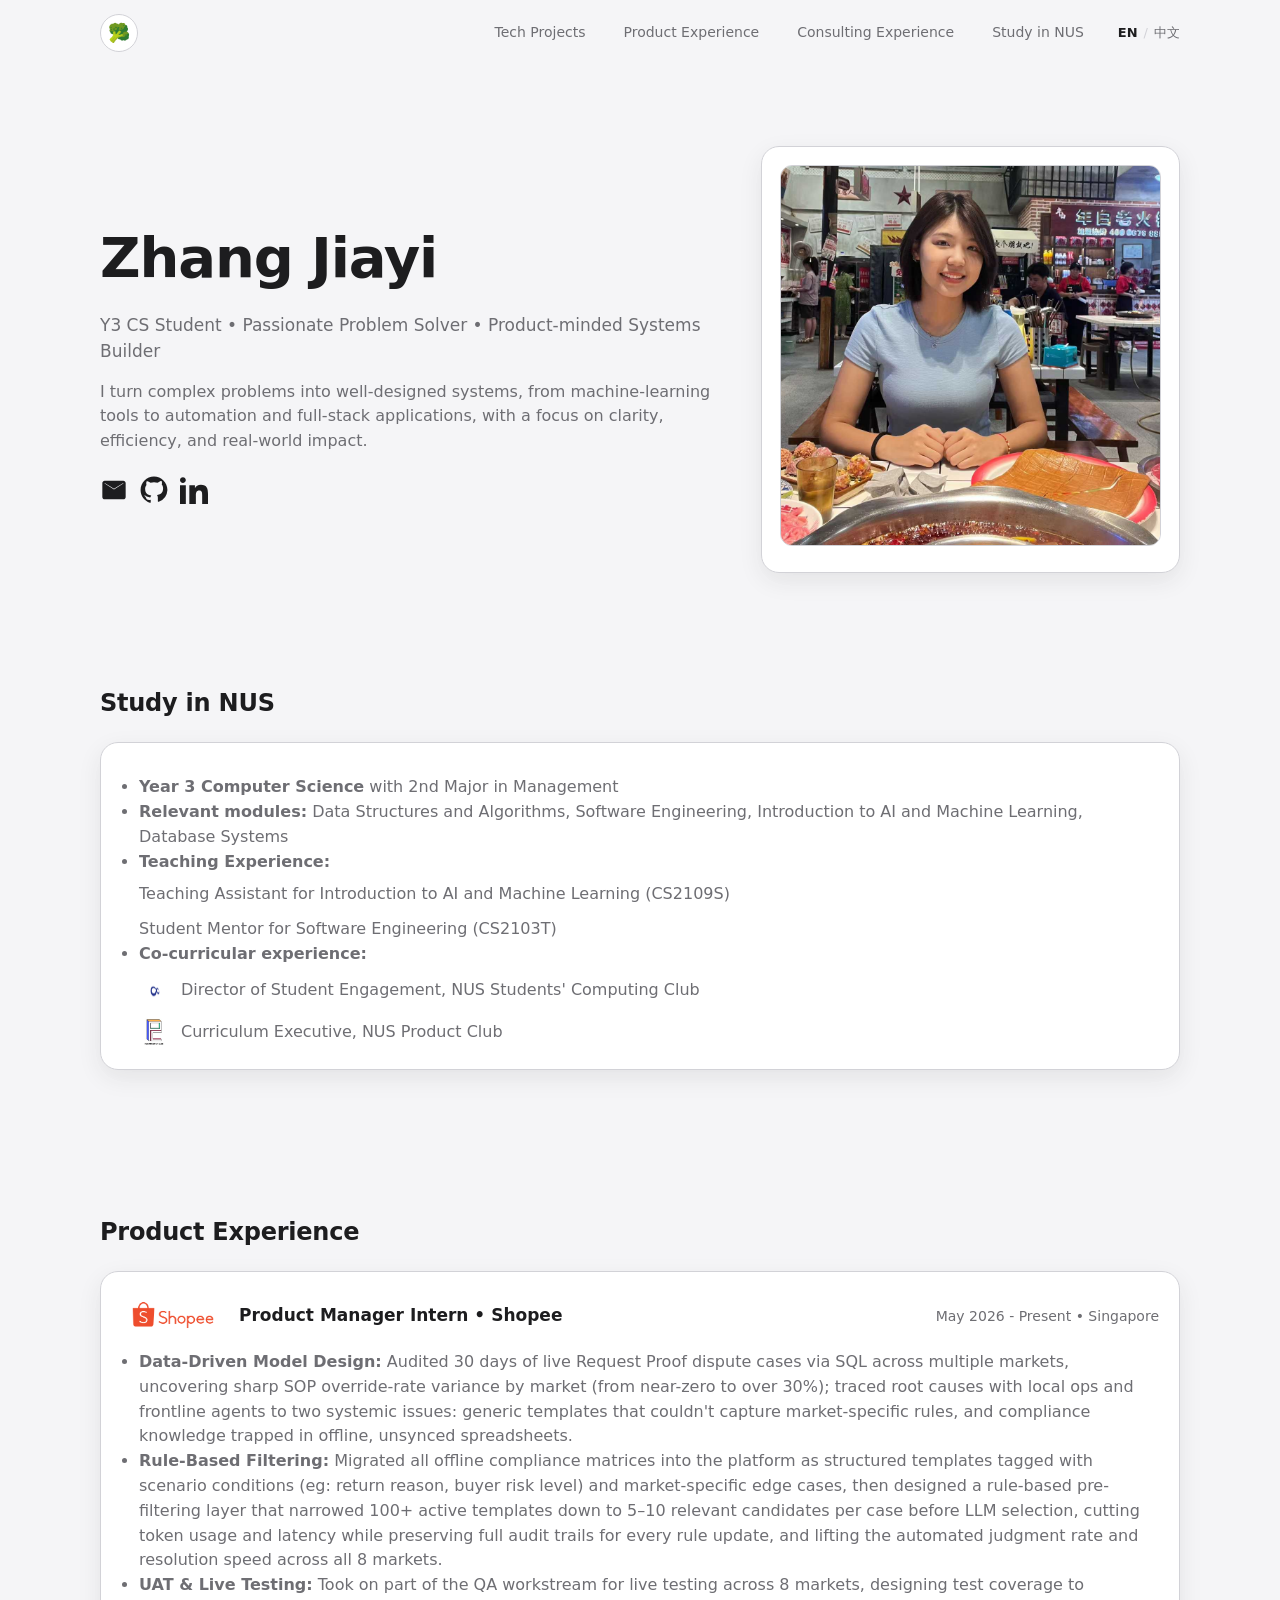
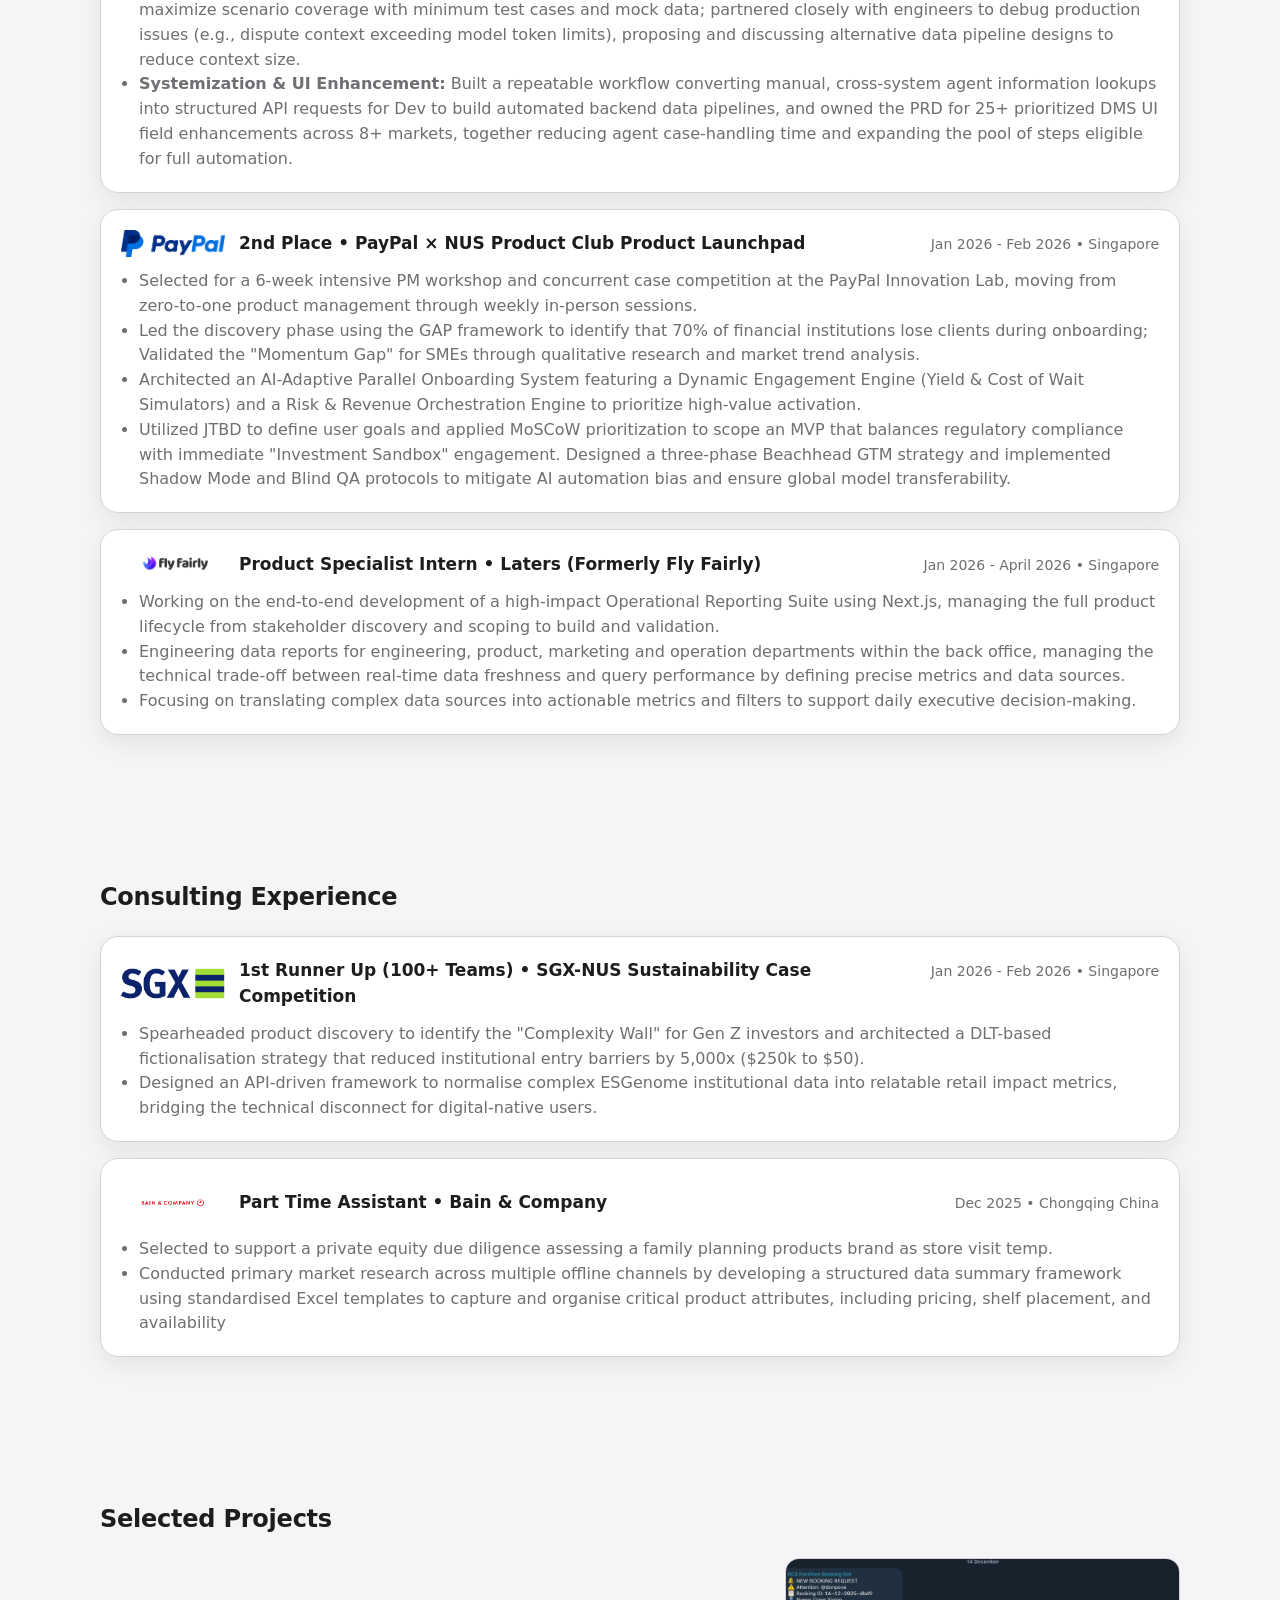
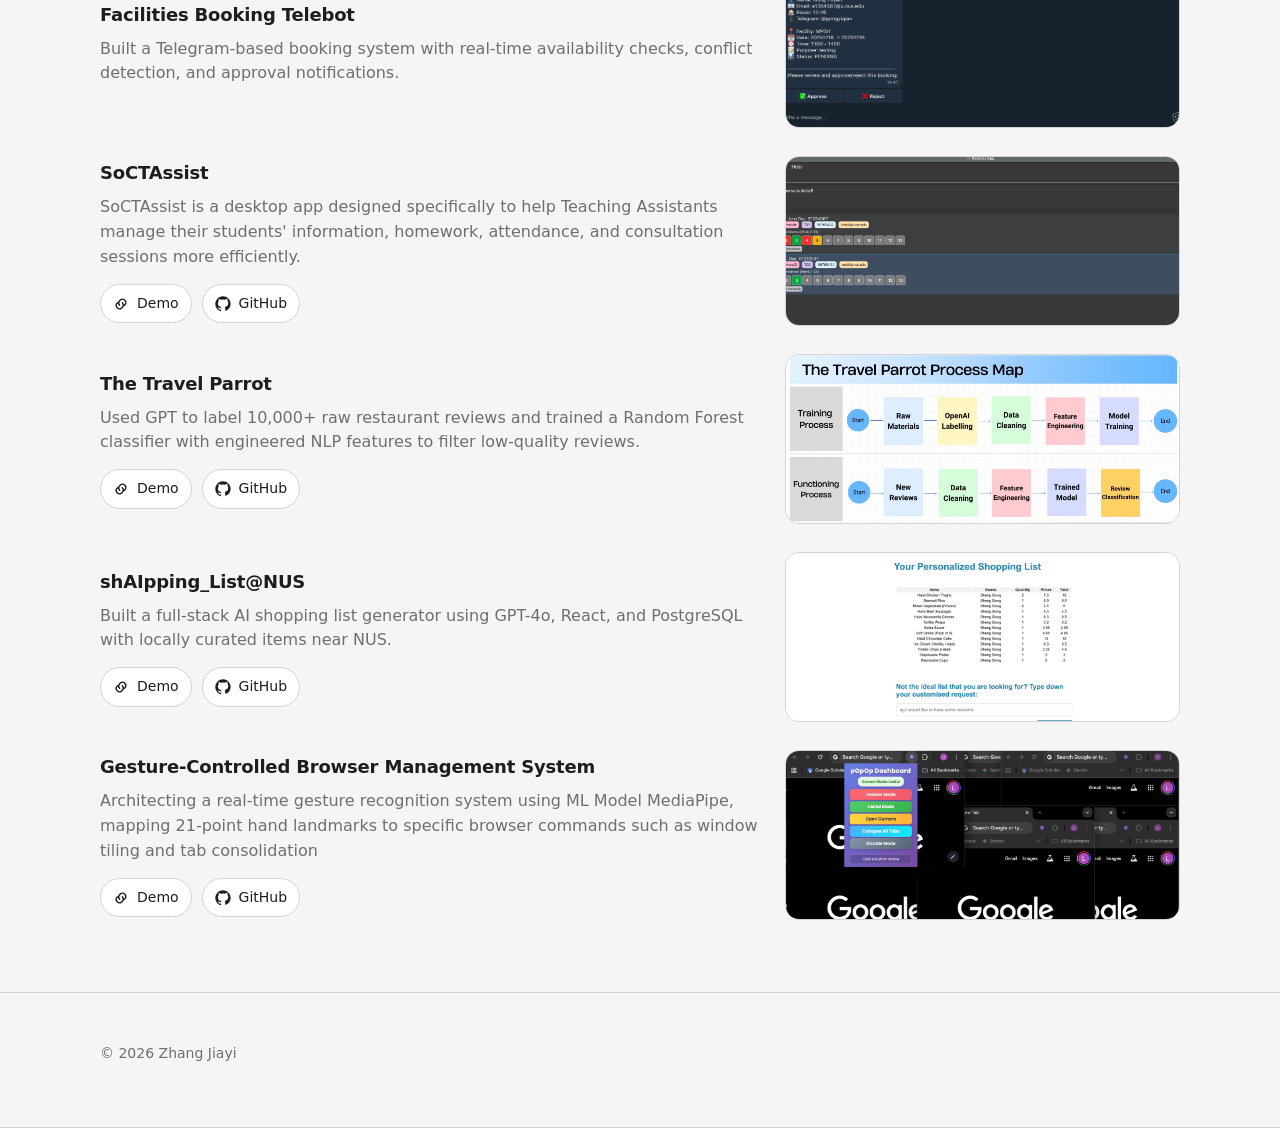
==== commit 8c2d3663: "update" ====
--- a/index.html
+++ b/index.html
@@ -19,6 +19,11 @@
         <a href="#consulting">Consulting Experience</a>
          <a href="#nus">Study in NUS</a>
       </nav>
+      <div class="lang-switcher">
+        <span class="lang-active">EN</span>
+        <span class="lang-sep">/</span>
+        <a href="index-zh.html" class="lang-link">中文</a>
+      </div>
     </div>
 
 
@@ -28,7 +33,7 @@
       <div class="container hero-inner">
         <div class="hero-text">
          <h1>Zhang Jiayi</h1>
-<p class="subtitle">Y2 CS Student • Passionate Problem Solver • Product-minded Systems Builder</p>
+<p class="subtitle">Y3 CS Student • Passionate Problem Solver • Product-minded Systems Builder</p>
 <p class="desc">
   I turn complex problems into well-designed systems, from machine-learning tools
   to automation and full-stack applications, with a focus on clarity, efficiency,
@@ -71,9 +76,32 @@
         <h2>Study in NUS</h2>
         <div class="card">
           <ul>
-            <li>Year 2 Computer Science with 2nd Major in Management</li>
-            <li>Relevant modules: Data Structures and Algorithms, Software Engineering, Introduction to AI and Machine Learning </li>
-            <li>Co-curricular experience: Director of Student Engagement, NUS Students' Computing Club, Singapore</li>
+            <li><strong>Year 3 Computer Science</strong> with 2nd Major in Management</li>
+            <li><strong>Relevant modules:</strong> Data Structures and Algorithms, Software Engineering, Introduction to AI and Machine Learning, Database Systems </li>
+            <li>
+              <strong>Teaching Experience:</strong>
+              <div class="cocurricular">
+                <div class="cocurricular-row">
+                  <span>Teaching Assistant for Introduction to AI and Machine Learning (CS2109S)</span>
+                </div>
+                <div class="cocurricular-row">
+                  <span>Student Mentor for Software Engineering (CS2103T)</span>
+                </div>
+              </div>
+            </li>
+            <li>
+              <strong>Co-curricular experience:</strong>
+              <div class="cocurricular">
+                <div class="cocurricular-row">
+                  <img class="cocurricular-logo" src="assets/NUS Students' Computing Club.png" alt="NUS Students' Computing Club logo" />
+                  <span>Director of Student Engagement, NUS Students' Computing Club</span>
+                </div>
+                <div class="cocurricular-row">
+                  <img class="cocurricular-logo" src="assets/NUS Product Club.png" alt="NUS Product Club logo" />
+                  <span>Curriculum Executive, NUS Product Club</span>
+                </div>
+              </div>
+            </li>
           </ul>
         </div>
       </div>
@@ -86,6 +114,21 @@
         <div class="stack">
           <div class="card">
             <div class="experience-head">
+              <img class="experience-logo" src="assets/Shopee-Logo.png" alt="Shopee logo" />
+              <div class="experience-main">
+                <h3>Product Manager Intern • Shopee</h3>
+                <span class="meta-inline">May 2026 - Present • Singapore</span>
+              </div>
+            </div>
+            <ul>
+              <li><strong>Data-Driven Model Design:</strong> Audited 30 days of live Request Proof dispute cases via SQL across multiple markets, uncovering sharp SOP override-rate variance by market (from near-zero to over 30%); traced root causes with local ops and frontline agents to two systemic issues: generic templates that couldn't capture market-specific rules, and compliance knowledge trapped in offline, unsynced spreadsheets.</li>
+              <li><strong>Rule-Based Filtering:</strong> Migrated all offline compliance matrices into the platform as structured templates tagged with scenario conditions (eg: return reason, buyer risk level) and market-specific edge cases, then designed a rule-based pre-filtering layer that narrowed 100+ active templates down to 5–10 relevant candidates per case before LLM selection, cutting token usage and latency while preserving full audit trails for every rule update, and lifting the automated judgment rate and resolution speed across all 8 markets.</li>
+              <li><strong>UAT & Live Testing:</strong> Took on part of the QA workstream for live testing across 8 markets, designing test coverage to maximize scenario coverage with minimum test cases and mock data; partnered closely with engineers to debug production issues (e.g., dispute context exceeding model token limits), proposing and discussing alternative data pipeline designs to reduce context size.</li>
+              <li><strong>Systemization & UI Enhancement:</strong> Built a repeatable workflow converting manual, cross-system agent information lookups into structured API requests for Dev to build automated backend data pipelines, and owned the PRD for 25+ prioritized DMS UI field enhancements across 8+ markets, together reducing agent case-handling time and expanding the pool of steps eligible for full automation.</li>
+            </ul>
+          </div>
+          <div class="card">
+            <div class="experience-head">
               <img class="experience-logo" src="assets/paypal.png" alt="PayPal logo" />
               <div class="experience-main">
                 <h3>2nd Place • PayPal × NUS Product Club Product Launchpad</h3>
@@ -103,8 +146,8 @@
             <div class="experience-head">
               <img class="experience-logo" src="assets/fly fairly.avif" alt="Fly Fairly logo" />
               <div class="experience-main">
-                <h3>Product Specialist Intern • Fly Fairly</h3>
-                <span class="meta-inline">Jan 2026 - Present • Singapore</span>
+                <h3>Product Specialist Intern • Laters (Formerly Fly Fairly)</h3>
+                <span class="meta-inline">Jan 2026 - April 2026 • Singapore</span>
               </div>
             </div>
             <ul>
--- a/styles.css
+++ b/styles.css
@@ -107,6 +107,33 @@
   color: var(--text);
 }
 
+/* Language switcher */
+.lang-switcher {
+  display: flex;
+  align-items: center;
+  gap: 6px;
+  font-size: 13px;
+  color: var(--muted);
+}
+
+.lang-sep {
+  color: var(--line);
+}
+
+.lang-link {
+  color: var(--muted);
+  transition: color 0.2s ease;
+}
+
+.lang-link:hover {
+  color: var(--text);
+}
+
+.lang-active {
+  font-weight: 600;
+  color: var(--text);
+}
+
 /* =========================
    Hero
    ========================= */
@@ -251,6 +278,26 @@
   flex-shrink: 0;
 }
 
+.cocurricular {
+  display: flex;
+  flex-direction: column;
+  gap: 10px;
+  margin-top: 8px;
+}
+
+.cocurricular-row {
+  display: flex;
+  align-items: center;
+  gap: 10px;
+}
+
+.cocurricular-logo {
+  width: 32px;
+  height: 32px;
+  object-fit: contain;
+  flex-shrink: 0;
+}
+
 .meta-inline {
   font-size: 14px;
   color: var(--muted);
